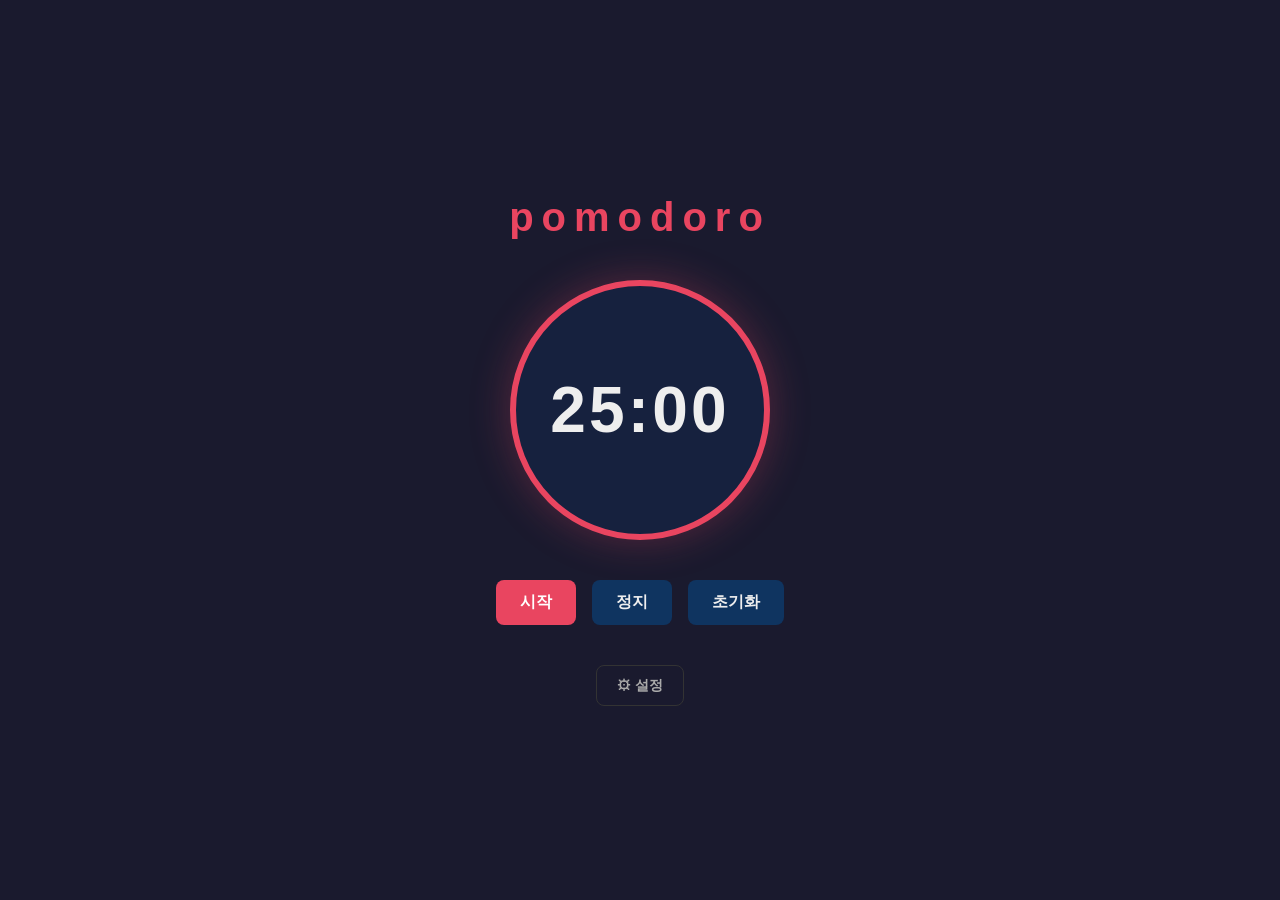
==== index.html @ 805fa627 "INIT" ====
<!DOCTYPE html>
<html lang="ko">
<head>
  <meta charset="UTF-8" />
  <meta name="viewport" content="width=device-width, initial-scale=1.0" />
  <title>Pomodoro</title>
  <link rel="stylesheet" href="index.css" />
</head>
<body>
  <div class="container">
    <h1 class="title">pomodoro</h1>

    <div class="timer">
      <span class="time">25:00</span>
    </div>

    <div class="controls">
      <button class="btn btn-start" onclick="startTimer()">시작</button>
      <button class="btn btn-stop" onclick="stopTimer()">정지</button>
      <button class="btn btn-reset" onclick="resetTimer()">초기화</button>
    </div>

    <button class="btn btn-settings" onclick="location.href='setting.html'">⚙ 설정</button>
  </div>
  <script src="index.js"></script>
</body>
</html>
---- index.css ----
*, *::before, *::after {
  box-sizing: border-box;
  margin: 0;
  padding: 0;
}

body {
  min-height: 100vh;
  display: flex;
  align-items: center;
  justify-content: center;
  background-color: #1a1a2e;
  font-family: 'Segoe UI', sans-serif;
  color: #eee;
}

.container {
  display: flex;
  flex-direction: column;
  align-items: center;
  gap: 40px;
}

.title {
  font-size: 2.5rem;
  font-weight: 700;
  letter-spacing: 0.2em;
  text-transform: lowercase;
  color: #e94560;
}

.timer {
  width: 260px;
  height: 260px;
  border-radius: 50%;
  border: 6px solid #e94560;
  display: flex;
  align-items: center;
  justify-content: center;
  background-color: #16213e;
  box-shadow: 0 0 40px rgba(233, 69, 96, 0.3);
}

.time {
  font-size: 4rem;
  font-weight: 700;
  letter-spacing: 0.05em;
  font-variant-numeric: tabular-nums;
}

.controls {
  display: flex;
  gap: 16px;
}

.btn {
  padding: 12px 24px;
  border: none;
  border-radius: 8px;
  font-size: 1rem;
  font-weight: 600;
  cursor: pointer;
  transition: opacity 0.2s, transform 0.1s;
}

.btn:hover {
  opacity: 0.85;
}

.btn:active {
  transform: scale(0.96);
}

.btn-start {
  background-color: #e94560;
  color: #fff;
}

.btn-stop {
  background-color: #0f3460;
  color: #eee;
}

.btn-reset {
  background-color: #0f3460;
  color: #eee;
}

.btn-settings {
  background-color: transparent;
  color: #aaa;
  border: 1px solid #333;
  padding: 10px 20px;
  font-size: 0.9rem;
}

.btn-settings:hover {
  border-color: #e94560;
  color: #e94560;
}
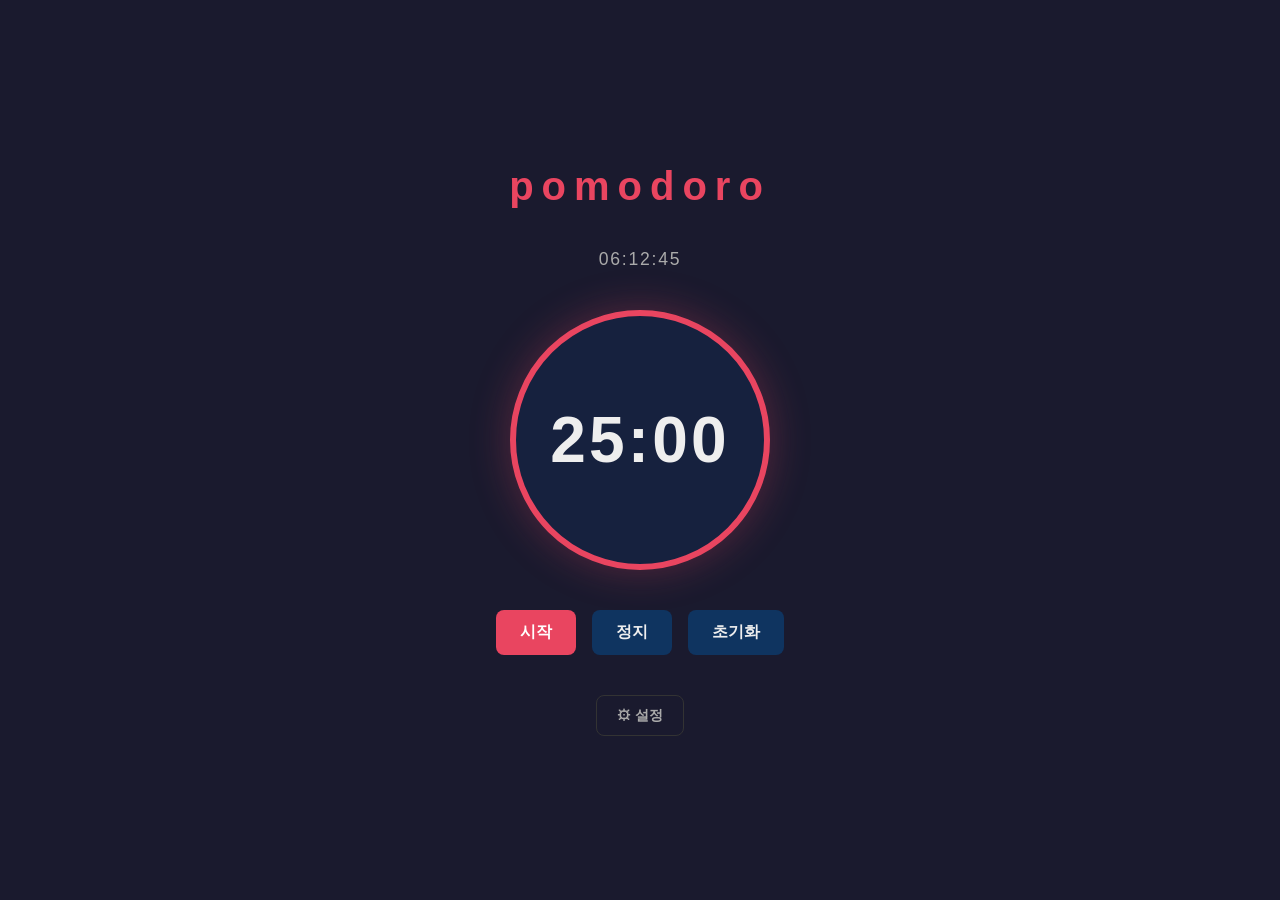
==== commit 2293588a: "클로드 권한 설정 + 현재 시간 기능 추가" ====
--- a/index.html
+++ b/index.html
@@ -9,6 +9,8 @@
 <body>
   <div class="container">
     <h1 class="title">pomodoro</h1>
+
+    <div class="current-time" id="currentTime"></div>
 
     <div class="timer">
       <span class="time">25:00</span>
--- a/index.css
+++ b/index.css
@@ -27,6 +27,13 @@
   letter-spacing: 0.2em;
   text-transform: lowercase;
   color: #e94560;
+}
+
+.current-time {
+  font-size: 1.1rem;
+  color: #aaa;
+  letter-spacing: 0.1em;
+  font-variant-numeric: tabular-nums;
 }
 
 .timer {
